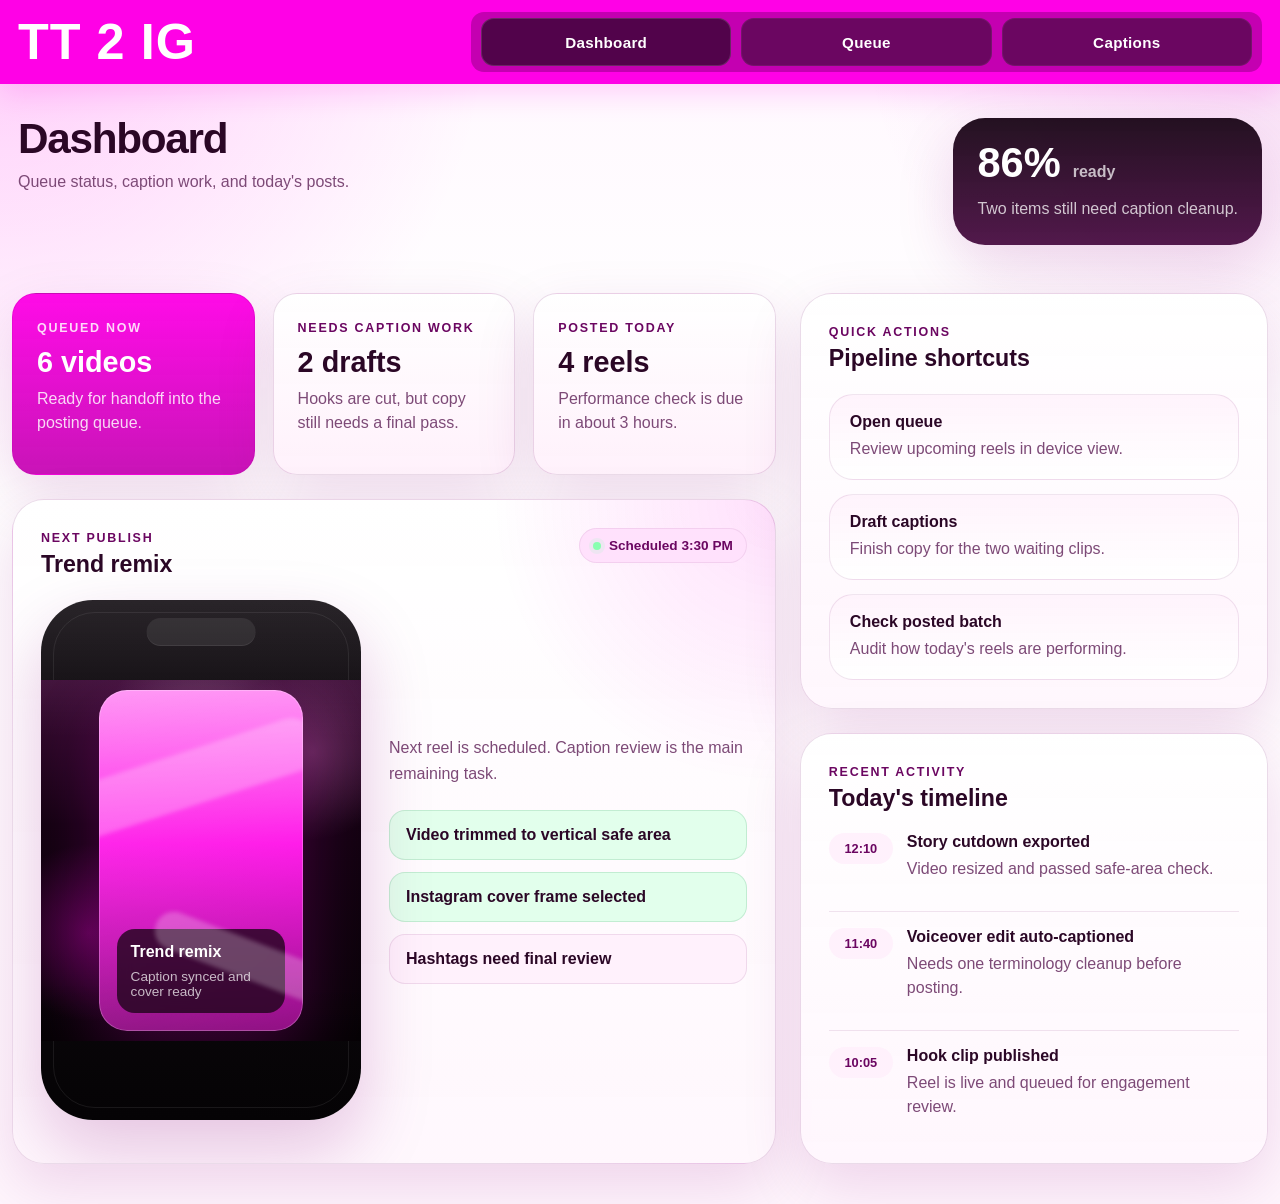
==== src/www/index.html @ 6dcf692f "u can post vids now type shi" ====
<!DOCTYPE html>
<html lang="en">
<head>
  <meta charset="UTF-8" />
  <meta name="viewport" content="width=device-width, initial-scale=1.0" />
  <title>TT 2 IG Dashboard</title>
  <link rel="stylesheet" href="./styles/shared.css" />
  <link rel="stylesheet" href="./styles/dashboard.css" />
</head>
<body>
  <div class="page-shell">
    <header class="topbar">
      <h1 class="brand">TT 2 IG</h1>

      <nav class="nav-strip" aria-label="Primary">
        <a class="nav-button" href="./index.html" aria-current="page" aria-label="Dashboard">Dashboard</a>
        <a class="nav-button" href="./queue.html" aria-label="Queue">Queue</a>
        <a class="nav-button" href="./captions.html" aria-label="Captions">Captions</a>
      </nav>
    </header>

    <main class="content dashboard-content">
      <section class="hero dashboard-hero" aria-label="Dashboard summary">
        <div class="hero-copy">
          <h2>Dashboard</h2>
          <p>Queue status, caption work, and today&apos;s posts.</p>
        </div>

        <div class="hero-panel" aria-label="Publishing health">
          <div class="hero-panel__metric">
            <strong>86%</strong>
            <span>ready</span>
          </div>
          <p>Two items still need caption cleanup.</p>
        </div>
      </section>

      <section class="dashboard-grid" aria-label="Dashboard overview">
        <section class="stack">
          <div class="overview-band">
            <article class="metric-card metric-card--bright">
              <span class="metric-label">Queued now</span>
              <strong>6 videos</strong>
              <p>Ready for handoff into the posting queue.</p>
            </article>

            <article class="metric-card">
              <span class="metric-label">Needs caption work</span>
              <strong>2 drafts</strong>
              <p>Hooks are cut, but copy still needs a final pass.</p>
            </article>

            <article class="metric-card">
              <span class="metric-label">Posted today</span>
              <strong>4 reels</strong>
              <p>Performance check is due in about 3 hours.</p>
            </article>
          </div>

          <article class="panel panel--spotlight">
            <div class="panel-heading">
              <div>
                <span class="eyebrow">Next publish</span>
                <h3>Trend remix</h3>
              </div>
              <div class="status-pill"><span class="pill-dot"></span> Scheduled 3:30 PM</div>
            </div>

            <div class="spotlight-layout">
              <div class="spotlight-phone" aria-hidden="true">
                <div class="phone-top"></div>
                <div class="video-frame">
                  <div class="video-poster">
                    <div class="poster-art">
                      <div class="poster-label">
                        <strong>Trend remix</strong>
                        <span>Caption synced and cover ready</span>
                      </div>
                    </div>
                  </div>
                </div>
              </div>

              <div class="spotlight-copy">
                <p>Next reel is scheduled. Caption review is the main remaining task.</p>

                <div class="checklist" aria-label="Publish checklist">
                  <div class="checklist-item is-done">Video trimmed to vertical safe area</div>
                  <div class="checklist-item is-done">Instagram cover frame selected</div>
                  <div class="checklist-item">Hashtags need final review</div>
                </div>
              </div>
            </div>
          </article>
        </section>

        <aside class="stack stack--rail">
          <article class="panel">
            <div class="panel-heading">
              <div>
                <span class="eyebrow">Quick actions</span>
                <h3>Pipeline shortcuts</h3>
              </div>
            </div>

            <div class="action-list">
              <a class="action-card" href="./queue.html">
                <strong>Open queue</strong>
                <span>Review upcoming reels in device view.</span>
              </a>
              <a class="action-card" href="./captions.html">
                <strong>Draft captions</strong>
                <span>Finish copy for the two waiting clips.</span>
              </a>
              <a class="action-card" href="./queue.html">
                <strong>Check posted batch</strong>
                <span>Audit how today&apos;s reels are performing.</span>
              </a>
            </div>
          </article>

          <article class="panel">
            <div class="panel-heading">
              <div>
                <span class="eyebrow">Recent activity</span>
                <h3>Today&apos;s timeline</h3>
              </div>
            </div>

            <div class="timeline">
              <div class="timeline-item">
                <span class="timeline-time">12:10</span>
                <div>
                  <strong>Story cutdown exported</strong>
                  <p>Video resized and passed safe-area check.</p>
                </div>
              </div>
              <div class="timeline-item">
                <span class="timeline-time">11:40</span>
                <div>
                  <strong>Voiceover edit auto-captioned</strong>
                  <p>Needs one terminology cleanup before posting.</p>
                </div>
              </div>
              <div class="timeline-item">
                <span class="timeline-time">10:05</span>
                <div>
                  <strong>Hook clip published</strong>
                  <p>Reel is live and queued for engagement review.</p>
                </div>
              </div>
            </div>
          </article>
        </aside>
      </section>
    </main>
  </div>
</body>
</html>
---- src/www/styles/shared.css ----
:root {
  --page-bg: #fff8fe;
  --surface: #ffffff;
  --surface-strong: #160313;
  --surface-tint: #fff1fc;
  --text: #2b0726;
  --muted: #7d4a77;
  --primary: #ff01e6;
  --primary-deep: #c400b1;
  --primary-dark: #6b0661;
  --primary-soft: #ffd7fb;
  --border: rgba(107, 6, 97, 0.14);
  --border-strong: rgba(107, 6, 97, 0.24);
  --shadow: 0 22px 60px rgba(137, 7, 123, 0.14);
  --radius-xl: 32px;
  --radius-lg: 24px;
  --radius-md: 16px;
  --max-width: 1440px;
}

* {
  box-sizing: border-box;
}

html {
  color-scheme: light;
}

body {
  margin: 0;
  min-height: 100vh;
  font-family: "Segoe UI", "Helvetica Neue", Arial, sans-serif;
  color: var(--text);
  background:
    radial-gradient(circle at top left, rgba(255, 1, 230, 0.18), transparent 28%),
    radial-gradient(circle at top right, rgba(196, 0, 177, 0.12), transparent 24%),
    linear-gradient(180deg, #fff7fe 0%, #fff 32%, #fff6fd 100%);
}

a {
  color: inherit;
  text-decoration: none;
}

.page-shell {
  width: min(100%, var(--max-width));
  margin: 0 auto;
  padding-bottom: 40px;
}

.topbar {
  position: sticky;
  top: 0;
  z-index: 10;
  display: flex;
  align-items: center;
  justify-content: space-between;
  gap: 20px;
  min-height: 70px;
  padding: 12px 18px;
  background: var(--primary);
  box-shadow: 0 10px 30px rgba(255, 1, 230, 0.16);
}

.brand {
  margin: 0;
  font-size: clamp(2rem, 3vw + 0.75rem, 4rem);
  font-weight: 800;
  letter-spacing: 0.02em;
  line-height: 1;
  color: #fff;
  white-space: nowrap;
}

.nav-strip {
  display: flex;
  flex-wrap: wrap;
  gap: 10px;
  width: min(100%, 791px);
  padding: 6px 10px;
  background: var(--primary-deep);
  border-radius: 13px;
}

.nav-button {
  flex: 1 1 180px;
  display: inline-flex;
  align-items: center;
  justify-content: center;
  min-height: 48px;
  padding: 14px 18px;
  border: 0;
  border-radius: 13px;
  background: var(--primary-dark);
  color: #fff;
  font-size: 0.95rem;
  font-weight: 700;
  letter-spacing: 0.02em;
  transition: transform 180ms ease, background-color 180ms ease, box-shadow 180ms ease;
  box-shadow: inset 0 0 0 1px rgba(255, 255, 255, 0.06);
}

.nav-button:hover,
.nav-button:focus-visible {
  transform: translateY(-1px);
  background: #52034b;
  box-shadow: 0 12px 25px rgba(56, 2, 50, 0.24);
  outline: none;
}

.nav-button[aria-current="page"] {
  background: #52034b;
  box-shadow: inset 0 0 0 1px rgba(255, 255, 255, 0.14);
}

.content {
  padding: 26px 12px 0;
}

.hero {
  display: flex;
  align-items: end;
  justify-content: space-between;
  gap: 20px;
  margin-bottom: 22px;
  padding: 8px 6px 0;
}

.hero-copy h2 {
  margin: 0;
  font-size: clamp(1.8rem, 1.8vw + 1.2rem, 3rem);
  line-height: 1;
  letter-spacing: -0.03em;
}

.hero-copy p {
  margin: 10px 0 0;
  max-width: 48ch;
  color: var(--muted);
  font-size: 1rem;
  line-height: 1.5;
}

.pill,
.status-pill {
  display: inline-flex;
  align-items: center;
  gap: 8px;
  padding: 10px 14px;
  border-radius: 999px;
  font-size: 0.85rem;
  font-weight: 700;
  background: rgba(255, 255, 255, 0.1);
  backdrop-filter: blur(10px);
  box-shadow: inset 0 0 0 1px rgba(255, 255, 255, 0.08);
}

.pill-dot {
  width: 8px;
  height: 8px;
  border-radius: 999px;
  background: #89ffb0;
  box-shadow: 0 0 0 4px rgba(137, 255, 176, 0.14);
}

.phone-top {
  position: absolute;
  top: 18px;
  left: 50%;
  width: 34%;
  height: 28px;
  transform: translateX(-50%);
  border-radius: 999px;
  background: rgba(255, 255, 255, 0.08);
  box-shadow: inset 0 -1px 0 rgba(255, 255, 255, 0.08);
}

.video-frame {
  position: absolute;
  inset: 80px 0 79px;
  overflow: hidden;
  background:
    radial-gradient(circle at 50% 15%, rgba(255, 255, 255, 0.2), transparent 28%),
    linear-gradient(180deg, #3c0c36 0%, #130211 40%, #070306 100%);
}

.video-frame::before {
  content: "";
  position: absolute;
  inset: 0;
  background:
    linear-gradient(180deg, rgba(255, 255, 255, 0.04), transparent 16% 84%, rgba(0, 0, 0, 0.34)),
    radial-gradient(circle at 15% 70%, rgba(255, 1, 230, 0.28), transparent 24%),
    radial-gradient(circle at 85% 20%, rgba(255, 143, 230, 0.24), transparent 22%);
}

.video-poster {
  position: absolute;
  inset: 0;
  display: grid;
  place-items: center;
  padding: 32px;
}

.poster-art {
  width: min(80%, 250px);
  aspect-ratio: 3 / 5;
  border-radius: 28px;
  background:
    linear-gradient(160deg, rgba(255, 255, 255, 0.22), rgba(255, 255, 255, 0.02)),
    linear-gradient(180deg, #ff7bf2 0%, #ff01e6 45%, #8e0b81 100%);
  box-shadow:
    0 24px 70px rgba(255, 1, 230, 0.22),
    inset 0 0 0 1px rgba(255, 255, 255, 0.25);
  position: relative;
  overflow: hidden;
}

.poster-art::before,
.poster-art::after {
  content: "";
  position: absolute;
  border-radius: 999px;
  background: rgba(255, 255, 255, 0.24);
  filter: blur(2px);
}

.poster-art::before {
  width: 130%;
  height: 54px;
  left: -20%;
  top: 18%;
  transform: rotate(-18deg);
}

.poster-art::after {
  width: 90%;
  height: 38px;
  right: -15%;
  bottom: 16%;
  transform: rotate(21deg);
}

.poster-label {
  position: absolute;
  left: 18px;
  right: 18px;
  bottom: 18px;
  display: grid;
  gap: 8px;
  padding: 14px;
  border-radius: 18px;
  background: rgba(26, 5, 23, 0.78);
  color: #fff;
  backdrop-filter: blur(8px);
}

.poster-label strong {
  font-size: 1rem;
  line-height: 1.1;
}

.poster-label span {
  font-size: 0.85rem;
  color: rgba(255, 255, 255, 0.72);
}

.panel {
  border-radius: var(--radius-xl);
  background: linear-gradient(180deg, rgba(255, 255, 255, 0.96), rgba(255, 246, 253, 0.92));
  box-shadow: var(--shadow);
  border: 1px solid var(--border);
}

.panel-heading {
  display: flex;
  align-items: start;
  justify-content: space-between;
  gap: 16px;
}

.panel-heading h3 {
  margin: 6px 0 0;
  font-size: 1.45rem;
  line-height: 1.1;
}

.eyebrow,
.hero-kicker,
.metric-label {
  display: inline-block;
  color: var(--primary-dark);
  font-size: 0.78rem;
  font-weight: 800;
  letter-spacing: 0.14em;
  text-transform: uppercase;
}

@media (max-width: 860px) {
  .topbar {
    position: static;
    align-items: stretch;
    flex-direction: column;
  }

  .brand {
    align-self: flex-start;
  }

  .hero {
    align-items: flex-start;
    flex-direction: column;
  }
}

@media (max-width: 540px) {
  .content {
    padding-inline: 10px;
  }

  .nav-strip {
    width: 100%;
  }

  .nav-button {
    flex-basis: 100%;
  }
}
---- src/www/styles/dashboard.css ----
.dashboard-content {
  display: grid;
  gap: 26px;
}

.dashboard-hero {
  align-items: stretch;
}

.dashboard-hero .hero-copy h2 {
  max-width: 12ch;
}

.hero-panel {
  max-width: 420px;
  padding: 24px;
  border-radius: var(--radius-xl);
  background:
    linear-gradient(180deg, rgba(22, 3, 19, 0.94), rgba(67, 5, 60, 0.92)),
    linear-gradient(180deg, rgba(255, 255, 255, 0.08), transparent);
  color: #fff;
  box-shadow: var(--shadow);
}

.hero-panel__metric {
  display: flex;
  align-items: baseline;
  gap: 12px;
}

.hero-panel__metric strong {
  font-size: clamp(2.6rem, 3vw, 4rem);
  line-height: 1;
}

.hero-panel__metric span {
  color: rgba(255, 255, 255, 0.72);
  font-weight: 700;
}

.hero-panel p {
  margin: 12px 0 0;
  color: rgba(255, 255, 255, 0.76);
  line-height: 1.6;
}

.dashboard-grid {
  display: grid;
  grid-template-columns: minmax(0, 1.55fr) minmax(320px, 0.95fr);
  gap: 24px;
}

.stack {
  display: grid;
  gap: 24px;
}

.overview-band {
  display: grid;
  grid-template-columns: repeat(3, minmax(0, 1fr));
  gap: 18px;
}

.metric-card {
  padding: 24px;
  border-radius: var(--radius-lg);
  background: linear-gradient(180deg, rgba(255, 255, 255, 0.94), rgba(255, 240, 251, 0.92));
  box-shadow: var(--shadow);
  border: 1px solid var(--border);
}

.metric-card--bright {
  background:
    linear-gradient(180deg, rgba(255, 1, 230, 0.96), rgba(196, 0, 177, 0.92)),
    linear-gradient(180deg, rgba(255, 255, 255, 0.08), transparent);
  border-color: rgba(196, 0, 177, 0.28);
  color: #fff;
}

.metric-card strong {
  display: block;
  margin-top: 12px;
  font-size: clamp(1.8rem, 2vw, 2.6rem);
  line-height: 1;
}

.metric-card p {
  margin: 10px 0 0;
  color: var(--muted);
  line-height: 1.5;
}

.metric-card--bright .metric-label,
.metric-card--bright p {
  color: rgba(255, 255, 255, 0.84);
}

.panel {
  padding: 28px;
}

.panel--spotlight {
  overflow: hidden;
  background:
    radial-gradient(circle at top right, rgba(255, 1, 230, 0.12), transparent 28%),
    linear-gradient(180deg, rgba(255, 255, 255, 0.98), rgba(255, 247, 253, 0.96));
}

.status-pill {
  background: color-mix(in srgb, var(--primary-soft) 74%, white);
  color: var(--primary-dark);
  box-shadow: inset 0 0 0 1px rgba(107, 6, 97, 0.08);
}

.spotlight-layout {
  display: grid;
  grid-template-columns: minmax(240px, 320px) minmax(0, 1fr);
  gap: 28px;
  align-items: center;
  margin-top: 22px;
}

.spotlight-phone {
  position: relative;
  min-height: 520px;
  border-radius: 52px;
  overflow: hidden;
  background:
    linear-gradient(180deg, rgba(255, 255, 255, 0.08), transparent 20%),
    linear-gradient(180deg, #171217 0%, #050305 100%);
  box-shadow: 0 30px 70px rgba(137, 7, 123, 0.22);
}

.spotlight-phone::before {
  content: "";
  position: absolute;
  inset: 12px;
  border-radius: 42px;
  border: 1px solid rgba(255, 255, 255, 0.08);
  pointer-events: none;
}

.spotlight-copy p {
  margin: 0;
  max-width: 44ch;
  color: var(--muted);
  line-height: 1.6;
}

.checklist {
  display: grid;
  gap: 12px;
  margin-top: 24px;
}

.checklist-item {
  padding: 15px 16px;
  border-radius: var(--radius-md);
  background: var(--surface-tint);
  border: 1px solid rgba(107, 6, 97, 0.1);
  font-weight: 600;
}

.checklist-item.is-done {
  background: color-mix(in srgb, #d5ffe3 68%, white);
  border-color: rgba(64, 166, 104, 0.2);
}

.action-list,
.timeline {
  display: grid;
  gap: 14px;
  margin-top: 22px;
}

.action-card {
  display: grid;
  gap: 6px;
  padding: 18px 20px;
  border-radius: var(--radius-lg);
  background: linear-gradient(180deg, rgba(255, 243, 252, 0.96), rgba(255, 255, 255, 0.92));
  border: 1px solid rgba(107, 6, 97, 0.1);
  transition: transform 180ms ease, border-color 180ms ease, box-shadow 180ms ease;
}

.action-card:hover,
.action-card:focus-visible {
  transform: translateY(-2px);
  border-color: rgba(196, 0, 177, 0.24);
  box-shadow: 0 18px 30px rgba(137, 7, 123, 0.12);
  outline: none;
}

.action-card strong,
.timeline-item strong {
  font-size: 1rem;
}

.action-card span,
.timeline-item p {
  color: var(--muted);
  line-height: 1.5;
}

.timeline-item {
  display: grid;
  grid-template-columns: 64px minmax(0, 1fr);
  gap: 14px;
  align-items: start;
  padding: 16px 0;
  border-top: 1px solid rgba(107, 6, 97, 0.1);
}

.timeline-item:first-child {
  padding-top: 0;
  border-top: 0;
}

.timeline-item p {
  margin: 6px 0 0;
}

.timeline-time {
  display: inline-flex;
  justify-content: center;
  padding: 8px 10px;
  border-radius: 999px;
  background: var(--surface-tint);
  color: var(--primary-dark);
  font-size: 0.8rem;
  font-weight: 800;
}

@media (max-width: 1180px) {
  .dashboard-grid {
    grid-template-columns: 1fr;
  }

  .stack--rail {
    grid-template-columns: repeat(2, minmax(0, 1fr));
  }
}

@media (max-width: 920px) {
  .overview-band {
    grid-template-columns: 1fr;
  }

  .spotlight-layout {
    grid-template-columns: 1fr;
  }

  .spotlight-phone {
    min-height: 460px;
  }
}

@media (max-width: 860px) {
  .dashboard-hero .hero-copy h2 {
    max-width: none;
  }

  .hero-panel {
    max-width: none;
    width: 100%;
  }
}

@media (max-width: 680px) {
  .stack--rail {
    grid-template-columns: 1fr;
  }

  .panel {
    padding: 22px;
  }

  .timeline-item {
    grid-template-columns: 1fr;
  }
}
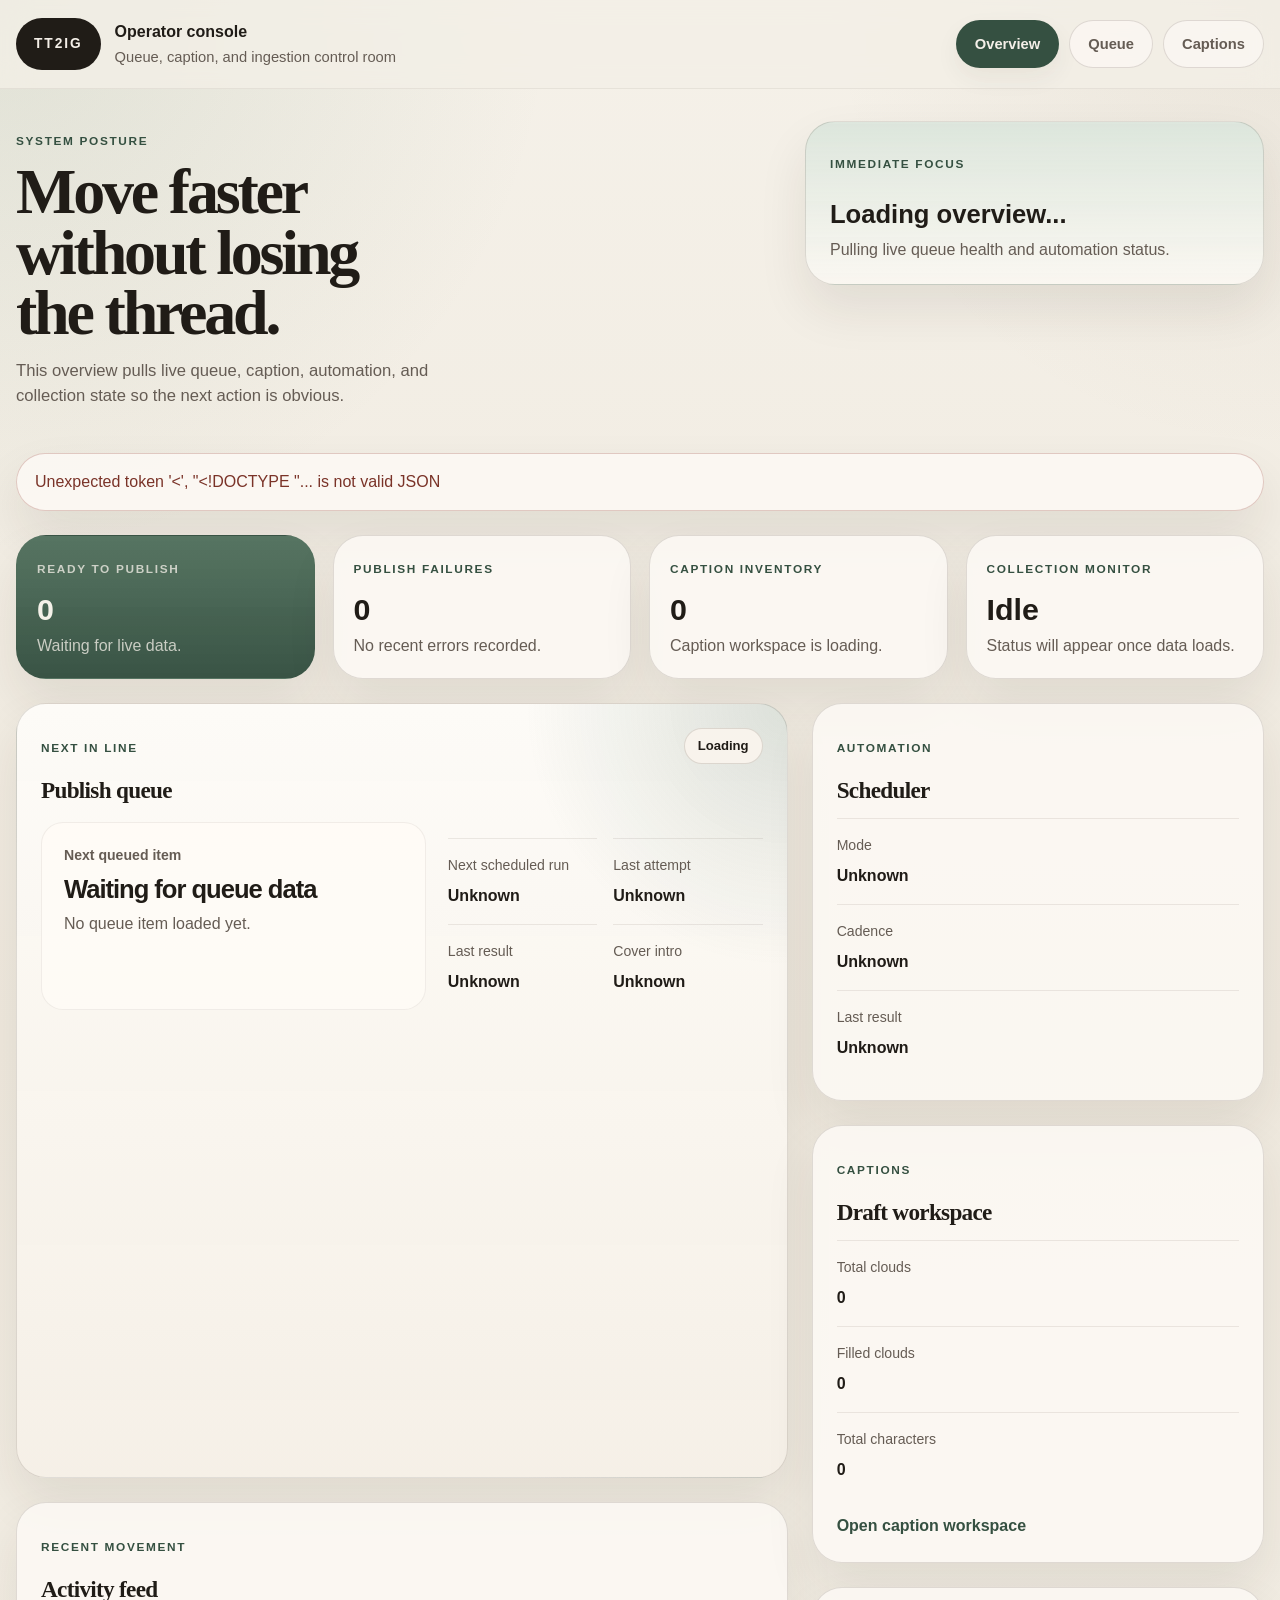
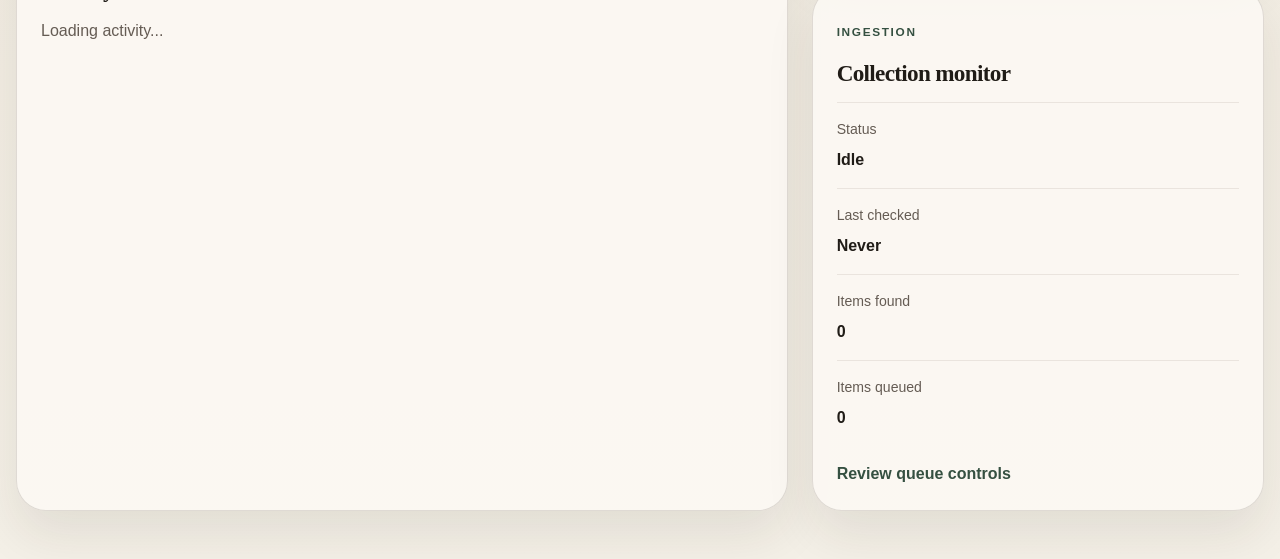
==== commit 8f2741fb: "Redesign TT2IG operator console" ====
--- a/src/www/index.html
+++ b/src/www/index.html
@@ -3,157 +3,219 @@
 <head>
   <meta charset="UTF-8" />
   <meta name="viewport" content="width=device-width, initial-scale=1.0" />
-  <title>TT 2 IG Dashboard</title>
+  <title>TT2IG Overview</title>
+  <meta
+    name="description"
+    content="Operational overview for TT2IG queue health, automation cadence, caption inventory, and collection monitor status."
+  />
   <link rel="stylesheet" href="./styles/shared.css" />
   <link rel="stylesheet" href="./styles/dashboard.css" />
 </head>
 <body>
-  <div class="page-shell">
-    <header class="topbar">
-      <h1 class="brand">TT 2 IG</h1>
-
-      <nav class="nav-strip" aria-label="Primary">
-        <a class="nav-button" href="./index.html" aria-current="page" aria-label="Dashboard">Dashboard</a>
-        <a class="nav-button" href="./queue.html" aria-label="Queue">Queue</a>
-        <a class="nav-button" href="./captions.html" aria-label="Captions">Captions</a>
-      </nav>
+  <a class="skip-link" href="#main-content">Skip to content</a>
+
+  <div class="app-shell">
+    <header class="site-header">
+      <div class="site-header__inner">
+        <a class="brand-lockup" href="./index.html" aria-label="TT2IG overview">
+          <span class="brand-lockup__mark">TT2IG</span>
+          <span class="brand-lockup__text">
+            <strong>Operator console</strong>
+            <span>Queue, caption, and ingestion control room</span>
+          </span>
+        </a>
+
+        <nav class="nav-strip" aria-label="Primary">
+          <a class="nav-button" href="./index.html" aria-current="page">Overview</a>
+          <a class="nav-button" href="./queue.html">Queue</a>
+          <a class="nav-button" href="./captions.html">Captions</a>
+        </nav>
+      </div>
     </header>
 
-    <main class="content dashboard-content">
-      <section class="hero dashboard-hero" aria-label="Dashboard summary">
-        <div class="hero-copy">
-          <h2>Dashboard</h2>
-          <p>Queue status, caption work, and today&apos;s posts.</p>
+    <main id="main-content" class="page-shell page-shell--dashboard">
+      <section class="page-hero page-hero--overview">
+        <div class="page-hero__intro">
+          <p class="eyebrow">System posture</p>
+          <h1>Move faster without losing the thread.</h1>
+          <p class="page-hero__body">
+            This overview pulls live queue, caption, automation, and collection state so the next action is obvious.
+          </p>
         </div>
 
-        <div class="hero-panel" aria-label="Publishing health">
-          <div class="hero-panel__metric">
-            <strong>86%</strong>
-            <span>ready</span>
-          </div>
-          <p>Two items still need caption cleanup.</p>
+        <div class="hero-callout" aria-live="polite">
+          <p class="hero-callout__label">Immediate focus</p>
+          <strong id="overview-focus-title">Loading overview...</strong>
+          <p id="overview-focus-copy">Pulling live queue health and automation status.</p>
         </div>
       </section>
 
-      <section class="dashboard-grid" aria-label="Dashboard overview">
-        <section class="stack">
-          <div class="overview-band">
-            <article class="metric-card metric-card--bright">
-              <span class="metric-label">Queued now</span>
-              <strong>6 videos</strong>
-              <p>Ready for handoff into the posting queue.</p>
-            </article>
-
-            <article class="metric-card">
-              <span class="metric-label">Needs caption work</span>
-              <strong>2 drafts</strong>
-              <p>Hooks are cut, but copy still needs a final pass.</p>
-            </article>
-
-            <article class="metric-card">
-              <span class="metric-label">Posted today</span>
-              <strong>4 reels</strong>
-              <p>Performance check is due in about 3 hours.</p>
-            </article>
-          </div>
-
-          <article class="panel panel--spotlight">
-            <div class="panel-heading">
-              <div>
-                <span class="eyebrow">Next publish</span>
-                <h3>Trend remix</h3>
-              </div>
-              <div class="status-pill"><span class="pill-dot"></span> Scheduled 3:30 PM</div>
-            </div>
-
-            <div class="spotlight-layout">
-              <div class="spotlight-phone" aria-hidden="true">
-                <div class="phone-top"></div>
-                <div class="video-frame">
-                  <div class="video-poster">
-                    <div class="poster-art">
-                      <div class="poster-label">
-                        <strong>Trend remix</strong>
-                        <span>Caption synced and cover ready</span>
-                      </div>
-                    </div>
-                  </div>
-                </div>
-              </div>
-
-              <div class="spotlight-copy">
-                <p>Next reel is scheduled. Caption review is the main remaining task.</p>
-
-                <div class="checklist" aria-label="Publish checklist">
-                  <div class="checklist-item is-done">Video trimmed to vertical safe area</div>
-                  <div class="checklist-item is-done">Instagram cover frame selected</div>
-                  <div class="checklist-item">Hashtags need final review</div>
-                </div>
-              </div>
+      <p id="dashboard-feedback" class="feedback-banner" hidden></p>
+
+      <section class="summary-strip" aria-label="Overview metrics">
+        <article class="summary-card summary-card--accent">
+          <span class="summary-card__label">Ready to publish</span>
+          <strong id="metric-queued">0</strong>
+          <p id="metric-queued-copy">Waiting for live data.</p>
+        </article>
+
+        <article class="summary-card">
+          <span class="summary-card__label">Publish failures</span>
+          <strong id="metric-failed">0</strong>
+          <p id="metric-failed-copy">No recent errors recorded.</p>
+        </article>
+
+        <article class="summary-card">
+          <span class="summary-card__label">Caption inventory</span>
+          <strong id="metric-captions">0</strong>
+          <p id="metric-captions-copy">Caption workspace is loading.</p>
+        </article>
+
+        <article class="summary-card">
+          <span class="summary-card__label">Collection monitor</span>
+          <strong id="metric-monitor">Idle</strong>
+          <p id="metric-monitor-copy">Status will appear once data loads.</p>
+        </article>
+      </section>
+
+      <section class="dashboard-layout" aria-label="Operational overview">
+        <section class="dashboard-column">
+          <article class="panel panel--priority">
+            <div class="panel-heading">
+              <div>
+                <p class="eyebrow">Next in line</p>
+                <h2>Publish queue</h2>
+              </div>
+              <span id="priority-status" class="status-badge">Loading</span>
+            </div>
+
+            <div class="priority-grid">
+              <div class="priority-block">
+                <span class="priority-block__label">Next queued item</span>
+                <strong id="next-item-title">Waiting for queue data</strong>
+                <p id="next-item-meta">No queue item loaded yet.</p>
+              </div>
+
+              <dl class="definition-grid">
+                <div>
+                  <dt>Next scheduled run</dt>
+                  <dd id="auto-next-run">Unknown</dd>
+                </div>
+                <div>
+                  <dt>Last attempt</dt>
+                  <dd id="auto-last-attempt">Unknown</dd>
+                </div>
+                <div>
+                  <dt>Last result</dt>
+                  <dd id="auto-last-result">Unknown</dd>
+                </div>
+                <div>
+                  <dt>Cover intro</dt>
+                  <dd id="auto-cover-intro">Unknown</dd>
+                </div>
+              </dl>
+            </div>
+          </article>
+
+          <article class="panel">
+            <div class="panel-heading">
+              <div>
+                <p class="eyebrow">Recent movement</p>
+                <h2>Activity feed</h2>
+              </div>
+            </div>
+
+            <div id="activity-list" class="activity-list" aria-live="polite">
+              <p class="empty-note">Loading activity...</p>
             </div>
           </article>
         </section>
 
-        <aside class="stack stack--rail">
-          <article class="panel">
-            <div class="panel-heading">
-              <div>
-                <span class="eyebrow">Quick actions</span>
-                <h3>Pipeline shortcuts</h3>
-              </div>
-            </div>
-
-            <div class="action-list">
-              <a class="action-card" href="./queue.html">
-                <strong>Open queue</strong>
-                <span>Review upcoming reels in device view.</span>
-              </a>
-              <a class="action-card" href="./captions.html">
-                <strong>Draft captions</strong>
-                <span>Finish copy for the two waiting clips.</span>
-              </a>
-              <a class="action-card" href="./queue.html">
-                <strong>Check posted batch</strong>
-                <span>Audit how today&apos;s reels are performing.</span>
-              </a>
-            </div>
-          </article>
-
-          <article class="panel">
-            <div class="panel-heading">
-              <div>
-                <span class="eyebrow">Recent activity</span>
-                <h3>Today&apos;s timeline</h3>
-              </div>
-            </div>
-
-            <div class="timeline">
-              <div class="timeline-item">
-                <span class="timeline-time">12:10</span>
-                <div>
-                  <strong>Story cutdown exported</strong>
-                  <p>Video resized and passed safe-area check.</p>
-                </div>
-              </div>
-              <div class="timeline-item">
-                <span class="timeline-time">11:40</span>
-                <div>
-                  <strong>Voiceover edit auto-captioned</strong>
-                  <p>Needs one terminology cleanup before posting.</p>
-                </div>
-              </div>
-              <div class="timeline-item">
-                <span class="timeline-time">10:05</span>
-                <div>
-                  <strong>Hook clip published</strong>
-                  <p>Reel is live and queued for engagement review.</p>
-                </div>
-              </div>
-            </div>
+        <aside class="dashboard-rail">
+          <article class="panel">
+            <div class="panel-heading">
+              <div>
+                <p class="eyebrow">Automation</p>
+                <h2>Scheduler</h2>
+              </div>
+            </div>
+
+            <dl class="definition-grid definition-grid--stacked">
+              <div>
+                <dt>Mode</dt>
+                <dd id="automation-mode">Unknown</dd>
+              </div>
+              <div>
+                <dt>Cadence</dt>
+                <dd id="automation-cadence">Unknown</dd>
+              </div>
+              <div>
+                <dt>Last result</dt>
+                <dd id="automation-last-result">Unknown</dd>
+              </div>
+            </dl>
+          </article>
+
+          <article class="panel">
+            <div class="panel-heading">
+              <div>
+                <p class="eyebrow">Captions</p>
+                <h2>Draft workspace</h2>
+              </div>
+            </div>
+
+            <dl class="definition-grid definition-grid--stacked">
+              <div>
+                <dt>Total clouds</dt>
+                <dd id="captions-total">0</dd>
+              </div>
+              <div>
+                <dt>Filled clouds</dt>
+                <dd id="captions-filled">0</dd>
+              </div>
+              <div>
+                <dt>Total characters</dt>
+                <dd id="captions-characters">0</dd>
+              </div>
+            </dl>
+
+            <a class="text-link" href="./captions.html">Open caption workspace</a>
+          </article>
+
+          <article class="panel">
+            <div class="panel-heading">
+              <div>
+                <p class="eyebrow">Ingestion</p>
+                <h2>Collection monitor</h2>
+              </div>
+            </div>
+
+            <dl class="definition-grid definition-grid--stacked">
+              <div>
+                <dt>Status</dt>
+                <dd id="monitor-status">Idle</dd>
+              </div>
+              <div>
+                <dt>Last checked</dt>
+                <dd id="monitor-last-checked">Never</dd>
+              </div>
+              <div>
+                <dt>Items found</dt>
+                <dd id="monitor-items-found">0</dd>
+              </div>
+              <div>
+                <dt>Items queued</dt>
+                <dd id="monitor-items-queued">0</dd>
+              </div>
+            </dl>
+
+            <a class="text-link" href="./queue.html">Review queue controls</a>
           </article>
         </aside>
       </section>
     </main>
   </div>
+
+  <script src="./scripts/dashboard.js"></script>
 </body>
 </html>
--- a/src/www/styles/shared.css
+++ b/src/www/styles/shared.css
@@ -1,21 +1,26 @@
 :root {
-  --page-bg: #fff8fe;
-  --surface: #ffffff;
-  --surface-strong: #160313;
-  --surface-tint: #fff1fc;
-  --text: #2b0726;
-  --muted: #7d4a77;
-  --primary: #ff01e6;
-  --primary-deep: #c400b1;
-  --primary-dark: #6b0661;
-  --primary-soft: #ffd7fb;
-  --border: rgba(107, 6, 97, 0.14);
-  --border-strong: rgba(107, 6, 97, 0.24);
-  --shadow: 0 22px 60px rgba(137, 7, 123, 0.14);
-  --radius-xl: 32px;
-  --radius-lg: 24px;
+  --page-bg: #f3efe7;
+  --page-ink: #201c17;
+  --page-ink-soft: #655c54;
+  --surface: rgba(252, 249, 244, 0.88);
+  --surface-strong: #f8f3ec;
+  --surface-muted: #ece5da;
+  --surface-accent: #d8e0cf;
+  --line: rgba(76, 64, 53, 0.16);
+  --line-strong: rgba(76, 64, 53, 0.28);
+  --accent: #496a56;
+  --accent-strong: #355041;
+  --accent-soft: #d5e2d7;
+  --danger: #9b4c40;
+  --warning: #956d29;
+  --success: #446e4f;
+  --shadow-lg: 0 24px 50px rgba(47, 35, 24, 0.09);
+  --shadow-sm: 0 10px 24px rgba(47, 35, 24, 0.06);
+  --radius-xl: 30px;
+  --radius-lg: 22px;
   --radius-md: 16px;
-  --max-width: 1440px;
+  --radius-sm: 12px;
+  --max-width: 1380px;
 }
 
 * {
@@ -29,12 +34,19 @@
 body {
   margin: 0;
   min-height: 100vh;
-  font-family: "Segoe UI", "Helvetica Neue", Arial, sans-serif;
-  color: var(--text);
+  color: var(--page-ink);
+  font: 500 16px/1.5 "Segoe UI", "Helvetica Neue", Arial, sans-serif;
   background:
-    radial-gradient(circle at top left, rgba(255, 1, 230, 0.18), transparent 28%),
-    radial-gradient(circle at top right, rgba(196, 0, 177, 0.12), transparent 24%),
-    linear-gradient(180deg, #fff7fe 0%, #fff 32%, #fff6fd 100%);
+    radial-gradient(circle at top left, rgba(117, 146, 116, 0.16), transparent 22%),
+    radial-gradient(circle at top right, rgba(120, 98, 65, 0.08), transparent 18%),
+    linear-gradient(180deg, #f5f1e9 0%, #efe9de 48%, #f4f0e7 100%);
+}
+
+h1,
+h2,
+h3,
+h4 {
+  font-family: "Iowan Old Style", "Palatino Linotype", "Book Antiqua", Georgia, serif;
 }
 
 a {
@@ -42,234 +54,265 @@
   text-decoration: none;
 }
 
-.page-shell {
-  width: min(100%, var(--max-width));
-  margin: 0 auto;
-  padding-bottom: 40px;
-}
-
-.topbar {
+button,
+input,
+textarea {
+  font: inherit;
+}
+
+.skip-link {
+  position: absolute;
+  left: 16px;
+  top: -48px;
+  z-index: 100;
+  padding: 12px 14px;
+  border-radius: var(--radius-sm);
+  background: var(--accent-strong);
+  color: #f6f2eb;
+}
+
+.skip-link:focus {
+  top: 16px;
+}
+
+.app-shell {
+  min-height: 100vh;
+}
+
+.site-header {
   position: sticky;
   top: 0;
-  z-index: 10;
+  z-index: 20;
+  backdrop-filter: blur(14px);
+  background: rgba(243, 239, 231, 0.8);
+  border-bottom: 1px solid rgba(76, 64, 53, 0.08);
+}
+
+.site-header__inner,
+.page-shell {
+  width: min(calc(100% - 32px), var(--max-width));
+  margin: 0 auto;
+}
+
+.site-header__inner {
   display: flex;
   align-items: center;
   justify-content: space-between;
-  gap: 20px;
-  min-height: 70px;
-  padding: 12px 18px;
-  background: var(--primary);
-  box-shadow: 0 10px 30px rgba(255, 1, 230, 0.16);
-}
-
-.brand {
-  margin: 0;
-  font-size: clamp(2rem, 3vw + 0.75rem, 4rem);
+  gap: 24px;
+  padding: 18px 0;
+}
+
+.brand-lockup {
+  display: inline-flex;
+  align-items: center;
+  gap: 14px;
+  min-width: 0;
+}
+
+.brand-lockup__mark {
+  display: inline-flex;
+  align-items: center;
+  justify-content: center;
+  min-width: 82px;
+  min-height: 52px;
+  padding: 0 18px;
+  border-radius: 999px;
+  background: var(--page-ink);
+  color: #f4efe8;
+  font-size: 0.86rem;
   font-weight: 800;
-  letter-spacing: 0.02em;
-  line-height: 1;
-  color: #fff;
-  white-space: nowrap;
+  letter-spacing: 0.14em;
+  text-transform: uppercase;
+}
+
+.brand-lockup__text {
+  display: grid;
+  gap: 2px;
+  min-width: 0;
+}
+
+.brand-lockup__text strong {
+  font-size: 1rem;
+  font-weight: 800;
+}
+
+.brand-lockup__text span {
+  color: var(--page-ink-soft);
+  font-size: 0.92rem;
 }
 
 .nav-strip {
-  display: flex;
+  display: inline-flex;
   flex-wrap: wrap;
   gap: 10px;
-  width: min(100%, 791px);
-  padding: 6px 10px;
-  background: var(--primary-deep);
-  border-radius: 13px;
+}
+
+.nav-button,
+.queue-action,
+.toolbar-button,
+.cloud-action {
+  transition:
+    transform 180ms ease,
+    border-color 180ms ease,
+    background-color 180ms ease,
+    box-shadow 180ms ease,
+    color 180ms ease;
 }
 
 .nav-button {
-  flex: 1 1 180px;
   display: inline-flex;
   align-items: center;
   justify-content: center;
   min-height: 48px;
-  padding: 14px 18px;
-  border: 0;
-  border-radius: 13px;
-  background: var(--primary-dark);
-  color: #fff;
-  font-size: 0.95rem;
+  padding: 0 18px;
+  border: 1px solid var(--line);
+  border-radius: 999px;
+  color: var(--page-ink-soft);
+  background: rgba(252, 249, 244, 0.72);
+  font-size: 0.92rem;
   font-weight: 700;
-  letter-spacing: 0.02em;
-  transition: transform 180ms ease, background-color 180ms ease, box-shadow 180ms ease;
-  box-shadow: inset 0 0 0 1px rgba(255, 255, 255, 0.06);
 }
 
 .nav-button:hover,
-.nav-button:focus-visible {
-  transform: translateY(-1px);
-  background: #52034b;
-  box-shadow: 0 12px 25px rgba(56, 2, 50, 0.24);
+.nav-button:focus-visible,
+.text-link:hover,
+.text-link:focus-visible {
+  border-color: var(--line-strong);
+  color: var(--page-ink);
   outline: none;
 }
 
 .nav-button[aria-current="page"] {
-  background: #52034b;
-  box-shadow: inset 0 0 0 1px rgba(255, 255, 255, 0.14);
-}
-
-.content {
-  padding: 26px 12px 0;
-}
-
-.hero {
-  display: flex;
-  align-items: end;
-  justify-content: space-between;
-  gap: 20px;
-  margin-bottom: 22px;
-  padding: 8px 6px 0;
-}
-
-.hero-copy h2 {
+  color: #f4efe8;
+  border-color: transparent;
+  background: var(--accent-strong);
+  box-shadow: var(--shadow-sm);
+}
+
+.page-shell {
+  padding: 32px 0 48px;
+}
+
+.page-hero {
+  display: grid;
+  grid-template-columns: minmax(0, 1.5fr) minmax(300px, 0.9fr);
+  gap: 24px;
+  align-items: start;
+  margin-bottom: 28px;
+}
+
+.page-hero__intro h1,
+.page-hero__intro h2 {
   margin: 0;
-  font-size: clamp(1.8rem, 1.8vw + 1.2rem, 3rem);
+  max-width: 13ch;
+  font-size: clamp(2.8rem, 5vw, 5.4rem);
+  line-height: 0.94;
+  letter-spacing: -0.05em;
+}
+
+.page-hero__body {
+  margin: 16px 0 0;
+  max-width: 52ch;
+  color: var(--page-ink-soft);
+  font-size: 1.04rem;
+}
+
+.hero-callout,
+.panel,
+.summary-card,
+.queue-card,
+.caption-cloud,
+.feedback-banner,
+.queue-empty-state {
+  border: 1px solid var(--line);
+  border-radius: var(--radius-xl);
+  background: var(--surface);
+  box-shadow: var(--shadow-lg);
+}
+
+.hero-callout {
+  padding: 22px 24px;
+  background:
+    linear-gradient(180deg, rgba(214, 226, 215, 0.82), rgba(250, 247, 241, 0.96)),
+    var(--surface);
+}
+
+.hero-callout__label,
+.eyebrow,
+.summary-card__label,
+.queue-field span,
+.queue-runtime dt,
+.toolbar-stat__label,
+.caption-cloud__eyebrow {
+  display: inline-block;
+  color: var(--accent-strong);
+  font-size: 0.74rem;
+  font-weight: 800;
+  letter-spacing: 0.14em;
+  text-transform: uppercase;
+}
+
+.hero-callout strong {
+  display: block;
+  margin-top: 16px;
+  font-size: clamp(1.6rem, 2vw, 2.2rem);
+  line-height: 1.05;
+}
+
+.hero-callout p:last-child {
+  margin: 10px 0 0;
+  color: var(--page-ink-soft);
+}
+
+.feedback-banner,
+.queue-empty-state {
+  margin-bottom: 24px;
+  padding: 16px 18px;
+}
+
+.feedback-banner[data-state="error"] {
+  border-color: rgba(155, 76, 64, 0.28);
+  color: #7a3328;
+}
+
+.summary-strip {
+  display: grid;
+  grid-template-columns: repeat(4, minmax(0, 1fr));
+  gap: 18px;
+  margin-bottom: 24px;
+}
+
+.summary-card {
+  padding: 20px;
+}
+
+.summary-card--accent {
+  background:
+    linear-gradient(180deg, rgba(73, 106, 86, 0.92), rgba(53, 80, 65, 0.98)),
+    var(--surface);
+  border-color: transparent;
+  color: #f5f1e9;
+}
+
+.summary-card strong {
+  display: block;
+  margin-top: 14px;
+  font-size: clamp(1.9rem, 2vw, 2.8rem);
   line-height: 1;
-  letter-spacing: -0.03em;
-}
-
-.hero-copy p {
+}
+
+.summary-card p {
   margin: 10px 0 0;
-  max-width: 48ch;
-  color: var(--muted);
-  font-size: 1rem;
-  line-height: 1.5;
-}
-
-.pill,
-.status-pill {
-  display: inline-flex;
-  align-items: center;
-  gap: 8px;
-  padding: 10px 14px;
-  border-radius: 999px;
-  font-size: 0.85rem;
-  font-weight: 700;
-  background: rgba(255, 255, 255, 0.1);
-  backdrop-filter: blur(10px);
-  box-shadow: inset 0 0 0 1px rgba(255, 255, 255, 0.08);
-}
-
-.pill-dot {
-  width: 8px;
-  height: 8px;
-  border-radius: 999px;
-  background: #89ffb0;
-  box-shadow: 0 0 0 4px rgba(137, 255, 176, 0.14);
-}
-
-.phone-top {
-  position: absolute;
-  top: 18px;
-  left: 50%;
-  width: 34%;
-  height: 28px;
-  transform: translateX(-50%);
-  border-radius: 999px;
-  background: rgba(255, 255, 255, 0.08);
-  box-shadow: inset 0 -1px 0 rgba(255, 255, 255, 0.08);
-}
-
-.video-frame {
-  position: absolute;
-  inset: 80px 0 79px;
-  overflow: hidden;
-  background:
-    radial-gradient(circle at 50% 15%, rgba(255, 255, 255, 0.2), transparent 28%),
-    linear-gradient(180deg, #3c0c36 0%, #130211 40%, #070306 100%);
-}
-
-.video-frame::before {
-  content: "";
-  position: absolute;
-  inset: 0;
-  background:
-    linear-gradient(180deg, rgba(255, 255, 255, 0.04), transparent 16% 84%, rgba(0, 0, 0, 0.34)),
-    radial-gradient(circle at 15% 70%, rgba(255, 1, 230, 0.28), transparent 24%),
-    radial-gradient(circle at 85% 20%, rgba(255, 143, 230, 0.24), transparent 22%);
-}
-
-.video-poster {
-  position: absolute;
-  inset: 0;
-  display: grid;
-  place-items: center;
-  padding: 32px;
-}
-
-.poster-art {
-  width: min(80%, 250px);
-  aspect-ratio: 3 / 5;
-  border-radius: 28px;
-  background:
-    linear-gradient(160deg, rgba(255, 255, 255, 0.22), rgba(255, 255, 255, 0.02)),
-    linear-gradient(180deg, #ff7bf2 0%, #ff01e6 45%, #8e0b81 100%);
-  box-shadow:
-    0 24px 70px rgba(255, 1, 230, 0.22),
-    inset 0 0 0 1px rgba(255, 255, 255, 0.25);
-  position: relative;
-  overflow: hidden;
-}
-
-.poster-art::before,
-.poster-art::after {
-  content: "";
-  position: absolute;
-  border-radius: 999px;
-  background: rgba(255, 255, 255, 0.24);
-  filter: blur(2px);
-}
-
-.poster-art::before {
-  width: 130%;
-  height: 54px;
-  left: -20%;
-  top: 18%;
-  transform: rotate(-18deg);
-}
-
-.poster-art::after {
-  width: 90%;
-  height: 38px;
-  right: -15%;
-  bottom: 16%;
-  transform: rotate(21deg);
-}
-
-.poster-label {
-  position: absolute;
-  left: 18px;
-  right: 18px;
-  bottom: 18px;
-  display: grid;
-  gap: 8px;
-  padding: 14px;
-  border-radius: 18px;
-  background: rgba(26, 5, 23, 0.78);
-  color: #fff;
-  backdrop-filter: blur(8px);
-}
-
-.poster-label strong {
-  font-size: 1rem;
-  line-height: 1.1;
-}
-
-.poster-label span {
-  font-size: 0.85rem;
-  color: rgba(255, 255, 255, 0.72);
+  color: var(--page-ink-soft);
+}
+
+.summary-card--accent .summary-card__label,
+.summary-card--accent p {
+  color: rgba(245, 241, 233, 0.76);
 }
 
 .panel {
-  border-radius: var(--radius-xl);
-  background: linear-gradient(180deg, rgba(255, 255, 255, 0.96), rgba(255, 246, 253, 0.92));
-  box-shadow: var(--shadow);
-  border: 1px solid var(--border);
+  padding: 24px;
 }
 
 .panel-heading {
@@ -279,43 +322,150 @@
   gap: 16px;
 }
 
+.panel-heading h2,
 .panel-heading h3 {
-  margin: 6px 0 0;
-  font-size: 1.45rem;
-  line-height: 1.1;
-}
-
-.eyebrow,
-.hero-kicker,
-.metric-label {
-  display: inline-block;
-  color: var(--primary-dark);
-  font-size: 0.78rem;
-  font-weight: 800;
-  letter-spacing: 0.14em;
-  text-transform: uppercase;
-}
-
-@media (max-width: 860px) {
-  .topbar {
+  margin: 8px 0 0;
+  font-size: clamp(1.45rem, 1.8vw, 2rem);
+  line-height: 1.04;
+  letter-spacing: -0.03em;
+}
+
+.status-badge,
+.pill,
+.status-pill,
+.caption-cloud__count,
+.queue-stats {
+  display: inline-flex;
+  align-items: center;
+  justify-content: center;
+  gap: 8px;
+  min-height: 36px;
+  padding: 0 13px;
+  border-radius: 999px;
+  border: 1px solid var(--line);
+  background: var(--surface-strong);
+  color: var(--page-ink);
+  font-size: 0.82rem;
+  font-weight: 700;
+}
+
+.definition-grid {
+  display: grid;
+  grid-template-columns: repeat(2, minmax(0, 1fr));
+  gap: 16px;
+}
+
+.definition-grid--stacked {
+  grid-template-columns: 1fr;
+}
+
+.definition-grid div {
+  display: grid;
+  gap: 8px;
+  padding: 16px 0 0;
+  border-top: 1px solid rgba(76, 64, 53, 0.1);
+}
+
+.definition-grid dt {
+  color: var(--page-ink-soft);
+  font-size: 0.88rem;
+}
+
+.definition-grid dd {
+  margin: 0;
+  font-weight: 700;
+}
+
+.text-link {
+  display: inline-flex;
+  align-items: center;
+  margin-top: 16px;
+  color: var(--accent-strong);
+  font-weight: 700;
+}
+
+.empty-note {
+  margin: 0;
+  color: var(--page-ink-soft);
+}
+
+input[type="text"],
+input[type="url"],
+input[type="number"],
+input[type="file"],
+textarea {
+  width: 100%;
+  border: 1px solid var(--line);
+  border-radius: var(--radius-md);
+  background: rgba(255, 253, 249, 0.96);
+  color: var(--page-ink);
+}
+
+input[type="text"],
+input[type="url"],
+input[type="number"],
+input[type="file"] {
+  min-height: 50px;
+  padding: 0 14px;
+}
+
+textarea {
+  padding: 18px;
+  resize: vertical;
+}
+
+button,
+input,
+textarea,
+a {
+  -webkit-tap-highlight-color: transparent;
+}
+
+button:focus-visible,
+input:focus-visible,
+textarea:focus-visible,
+a:focus-visible {
+  outline: 2px solid rgba(73, 106, 86, 0.42);
+  outline-offset: 3px;
+}
+
+@media (max-width: 1180px) {
+  .summary-strip,
+  .page-hero {
+    grid-template-columns: repeat(2, minmax(0, 1fr));
+  }
+}
+
+@media (max-width: 900px) {
+  .site-header {
     position: static;
+  }
+
+  .site-header__inner {
+    flex-direction: column;
     align-items: stretch;
+  }
+
+  .page-hero,
+  .summary-strip,
+  .definition-grid {
+    grid-template-columns: 1fr;
+  }
+}
+
+@media (max-width: 640px) {
+  .site-header__inner,
+  .page-shell {
+    width: min(calc(100% - 20px), var(--max-width));
+  }
+
+  .brand-lockup {
+    align-items: start;
     flex-direction: column;
   }
 
-  .brand {
-    align-self: flex-start;
-  }
-
-  .hero {
-    align-items: flex-start;
-    flex-direction: column;
-  }
-}
-
-@media (max-width: 540px) {
-  .content {
-    padding-inline: 10px;
+  .brand-lockup__mark {
+    min-height: 44px;
   }
 
   .nav-strip {
@@ -323,6 +473,14 @@
   }
 
   .nav-button {
-    flex-basis: 100%;
-  }
-}
+    flex: 1 1 calc(50% - 10px);
+  }
+
+  .panel,
+  .summary-card,
+  .hero-callout,
+  .queue-card,
+  .caption-cloud {
+    border-radius: 24px;
+  }
+}
--- a/src/www/styles/dashboard.css
+++ b/src/www/styles/dashboard.css
@@ -1,281 +1,91 @@
-.dashboard-content {
+.page-shell--dashboard {
   display: grid;
-  gap: 26px;
+  gap: 0;
 }
 
-.dashboard-hero {
-  align-items: stretch;
-}
-
-.dashboard-hero .hero-copy h2 {
-  max-width: 12ch;
-}
-
-.hero-panel {
-  max-width: 420px;
-  padding: 24px;
-  border-radius: var(--radius-xl);
-  background:
-    linear-gradient(180deg, rgba(22, 3, 19, 0.94), rgba(67, 5, 60, 0.92)),
-    linear-gradient(180deg, rgba(255, 255, 255, 0.08), transparent);
-  color: #fff;
-  box-shadow: var(--shadow);
-}
-
-.hero-panel__metric {
-  display: flex;
-  align-items: baseline;
-  gap: 12px;
-}
-
-.hero-panel__metric strong {
-  font-size: clamp(2.6rem, 3vw, 4rem);
-  line-height: 1;
-}
-
-.hero-panel__metric span {
-  color: rgba(255, 255, 255, 0.72);
-  font-weight: 700;
-}
-
-.hero-panel p {
-  margin: 12px 0 0;
-  color: rgba(255, 255, 255, 0.76);
-  line-height: 1.6;
-}
-
-.dashboard-grid {
+.dashboard-layout {
   display: grid;
-  grid-template-columns: minmax(0, 1.55fr) minmax(320px, 0.95fr);
+  grid-template-columns: minmax(0, 1.45fr) minmax(320px, 0.85fr);
   gap: 24px;
 }
 
-.stack {
+.dashboard-column,
+.dashboard-rail {
   display: grid;
   gap: 24px;
 }
 
-.overview-band {
-  display: grid;
-  grid-template-columns: repeat(3, minmax(0, 1fr));
-  gap: 18px;
+.panel--priority {
+  background:
+    radial-gradient(circle at top right, rgba(73, 106, 86, 0.18), transparent 24%),
+    linear-gradient(180deg, rgba(253, 251, 247, 0.98), rgba(245, 239, 231, 0.96));
 }
 
-.metric-card {
-  padding: 24px;
-  border-radius: var(--radius-lg);
-  background: linear-gradient(180deg, rgba(255, 255, 255, 0.94), rgba(255, 240, 251, 0.92));
-  box-shadow: var(--shadow);
-  border: 1px solid var(--border);
+.priority-grid {
+  display: grid;
+  grid-template-columns: minmax(0, 1.1fr) minmax(280px, 0.9fr);
+  gap: 22px;
+  margin-top: 20px;
 }
 
-.metric-card--bright {
-  background:
-    linear-gradient(180deg, rgba(255, 1, 230, 0.96), rgba(196, 0, 177, 0.92)),
-    linear-gradient(180deg, rgba(255, 255, 255, 0.08), transparent);
-  border-color: rgba(196, 0, 177, 0.28);
-  color: #fff;
+.priority-block {
+  display: grid;
+  align-content: start;
+  gap: 10px;
+  min-height: 100%;
+  padding: 22px;
+  border-radius: var(--radius-lg);
+  background: rgba(255, 252, 247, 0.8);
+  border: 1px solid rgba(76, 64, 53, 0.08);
 }
 
-.metric-card strong {
-  display: block;
-  margin-top: 12px;
-  font-size: clamp(1.8rem, 2vw, 2.6rem);
-  line-height: 1;
+.priority-block__label {
+  color: var(--page-ink-soft);
+  font-size: 0.88rem;
+  font-weight: 700;
 }
 
-.metric-card p {
-  margin: 10px 0 0;
-  color: var(--muted);
-  line-height: 1.5;
+.priority-block strong {
+  font-size: clamp(1.6rem, 2vw, 2.4rem);
+  line-height: 1.02;
+  letter-spacing: -0.04em;
 }
 
-.metric-card--bright .metric-label,
-.metric-card--bright p {
-  color: rgba(255, 255, 255, 0.84);
+.priority-block p {
+  margin: 0;
+  color: var(--page-ink-soft);
 }
 
-.panel {
-  padding: 28px;
+.activity-list {
+  display: grid;
+  gap: 14px;
+  margin-top: 18px;
 }
 
-.panel--spotlight {
-  overflow: hidden;
-  background:
-    radial-gradient(circle at top right, rgba(255, 1, 230, 0.12), transparent 28%),
-    linear-gradient(180deg, rgba(255, 255, 255, 0.98), rgba(255, 247, 253, 0.96));
+.activity-item {
+  display: grid;
+  gap: 6px;
+  padding: 16px 0 0;
+  border-top: 1px solid rgba(76, 64, 53, 0.1);
 }
 
-.status-pill {
-  background: color-mix(in srgb, var(--primary-soft) 74%, white);
-  color: var(--primary-dark);
-  box-shadow: inset 0 0 0 1px rgba(107, 6, 97, 0.08);
-}
-
-.spotlight-layout {
-  display: grid;
-  grid-template-columns: minmax(240px, 320px) minmax(0, 1fr);
-  gap: 28px;
-  align-items: center;
-  margin-top: 22px;
-}
-
-.spotlight-phone {
-  position: relative;
-  min-height: 520px;
-  border-radius: 52px;
-  overflow: hidden;
-  background:
-    linear-gradient(180deg, rgba(255, 255, 255, 0.08), transparent 20%),
-    linear-gradient(180deg, #171217 0%, #050305 100%);
-  box-shadow: 0 30px 70px rgba(137, 7, 123, 0.22);
-}
-
-.spotlight-phone::before {
-  content: "";
-  position: absolute;
-  inset: 12px;
-  border-radius: 42px;
-  border: 1px solid rgba(255, 255, 255, 0.08);
-  pointer-events: none;
-}
-
-.spotlight-copy p {
-  margin: 0;
-  max-width: 44ch;
-  color: var(--muted);
-  line-height: 1.6;
-}
-
-.checklist {
-  display: grid;
-  gap: 12px;
-  margin-top: 24px;
-}
-
-.checklist-item {
-  padding: 15px 16px;
-  border-radius: var(--radius-md);
-  background: var(--surface-tint);
-  border: 1px solid rgba(107, 6, 97, 0.1);
-  font-weight: 600;
-}
-
-.checklist-item.is-done {
-  background: color-mix(in srgb, #d5ffe3 68%, white);
-  border-color: rgba(64, 166, 104, 0.2);
-}
-
-.action-list,
-.timeline {
-  display: grid;
-  gap: 14px;
-  margin-top: 22px;
-}
-
-.action-card {
-  display: grid;
-  gap: 6px;
-  padding: 18px 20px;
-  border-radius: var(--radius-lg);
-  background: linear-gradient(180deg, rgba(255, 243, 252, 0.96), rgba(255, 255, 255, 0.92));
-  border: 1px solid rgba(107, 6, 97, 0.1);
-  transition: transform 180ms ease, border-color 180ms ease, box-shadow 180ms ease;
-}
-
-.action-card:hover,
-.action-card:focus-visible {
-  transform: translateY(-2px);
-  border-color: rgba(196, 0, 177, 0.24);
-  box-shadow: 0 18px 30px rgba(137, 7, 123, 0.12);
-  outline: none;
-}
-
-.action-card strong,
-.timeline-item strong {
-  font-size: 1rem;
-}
-
-.action-card span,
-.timeline-item p {
-  color: var(--muted);
-  line-height: 1.5;
-}
-
-.timeline-item {
-  display: grid;
-  grid-template-columns: 64px minmax(0, 1fr);
-  gap: 14px;
-  align-items: start;
-  padding: 16px 0;
-  border-top: 1px solid rgba(107, 6, 97, 0.1);
-}
-
-.timeline-item:first-child {
+.activity-item:first-child {
   padding-top: 0;
   border-top: 0;
 }
 
-.timeline-item p {
-  margin: 6px 0 0;
+.activity-item strong {
+  font-size: 1rem;
 }
 
-.timeline-time {
-  display: inline-flex;
-  justify-content: center;
-  padding: 8px 10px;
-  border-radius: 999px;
-  background: var(--surface-tint);
-  color: var(--primary-dark);
-  font-size: 0.8rem;
-  font-weight: 800;
+.activity-item p {
+  margin: 0;
+  color: var(--page-ink-soft);
 }
 
-@media (max-width: 1180px) {
-  .dashboard-grid {
-    grid-template-columns: 1fr;
-  }
-
-  .stack--rail {
-    grid-template-columns: repeat(2, minmax(0, 1fr));
-  }
-}
-
-@media (max-width: 920px) {
-  .overview-band {
-    grid-template-columns: 1fr;
-  }
-
-  .spotlight-layout {
-    grid-template-columns: 1fr;
-  }
-
-  .spotlight-phone {
-    min-height: 460px;
-  }
-}
-
-@media (max-width: 860px) {
-  .dashboard-hero .hero-copy h2 {
-    max-width: none;
-  }
-
-  .hero-panel {
-    max-width: none;
-    width: 100%;
-  }
-}
-
-@media (max-width: 680px) {
-  .stack--rail {
-    grid-template-columns: 1fr;
-  }
-
-  .panel {
-    padding: 22px;
-  }
-
-  .timeline-item {
+@media (max-width: 1120px) {
+  .dashboard-layout,
+  .priority-grid {
     grid-template-columns: 1fr;
   }
 }
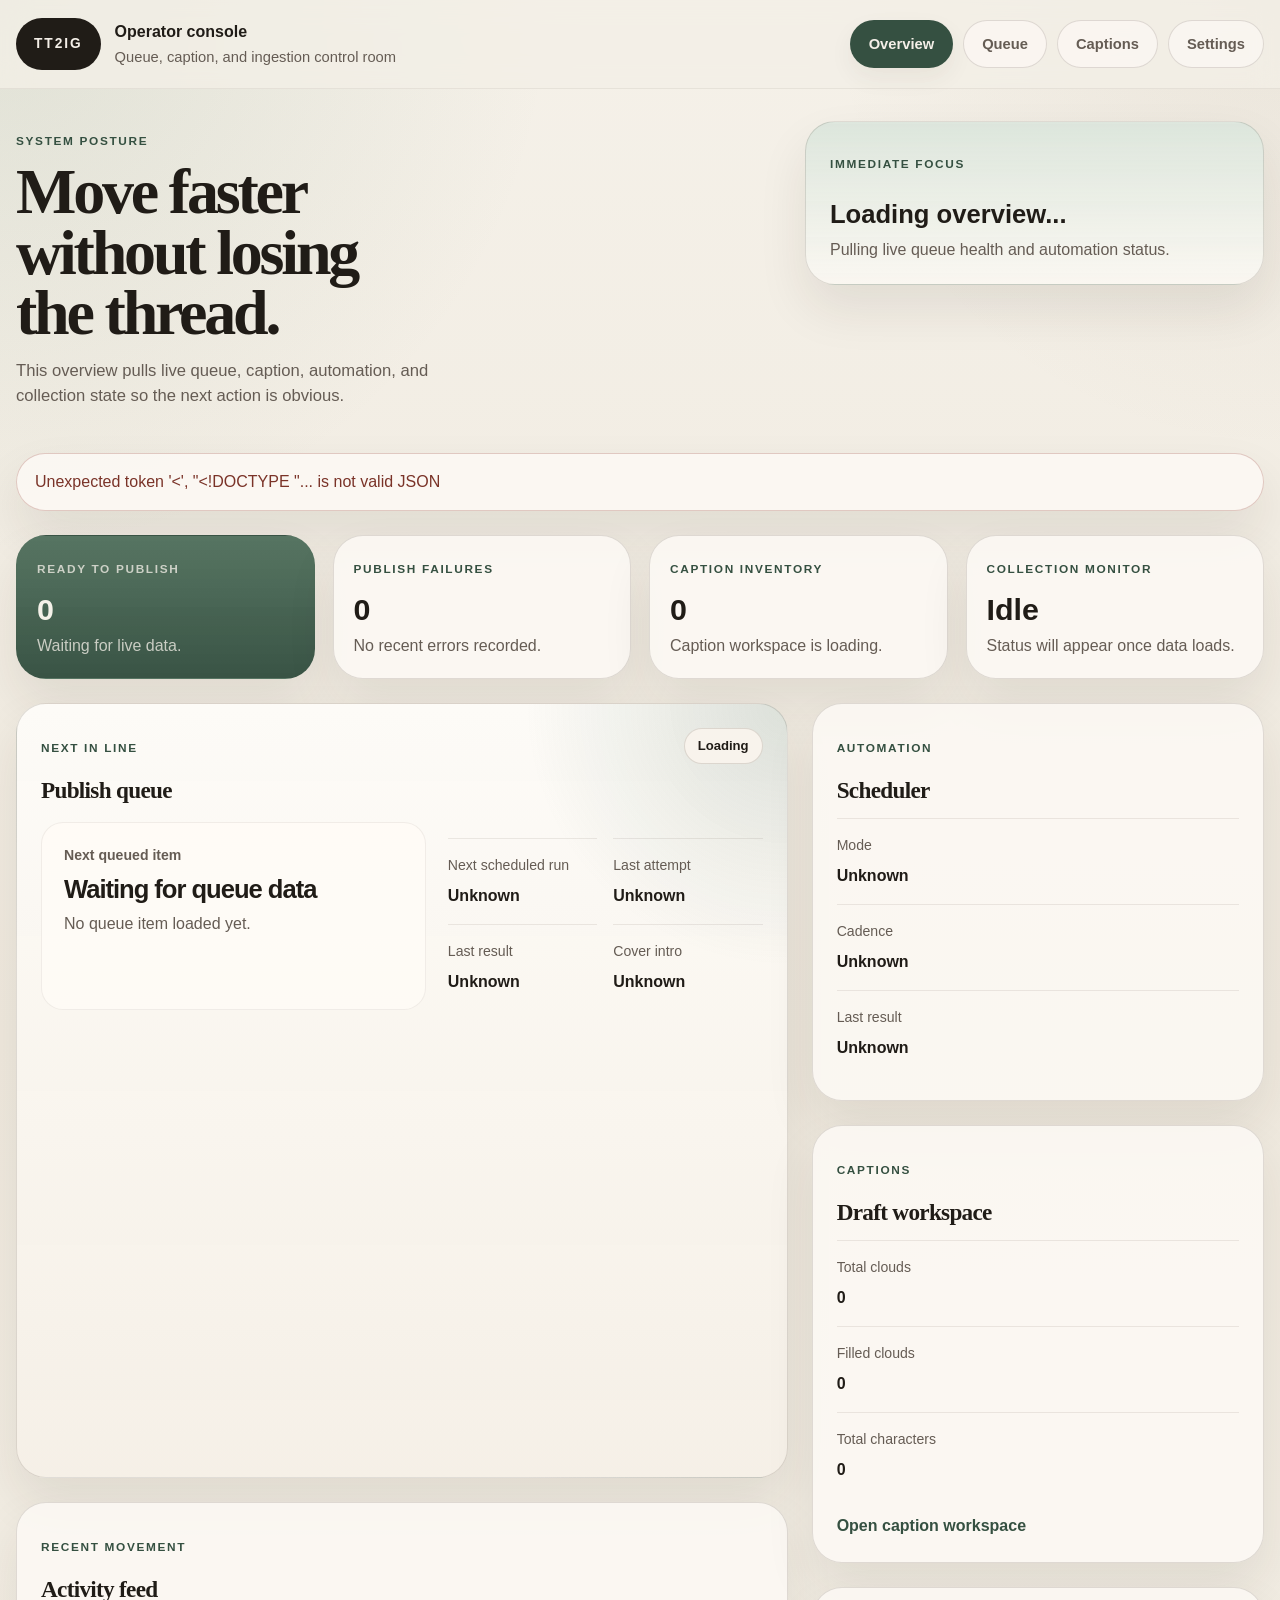
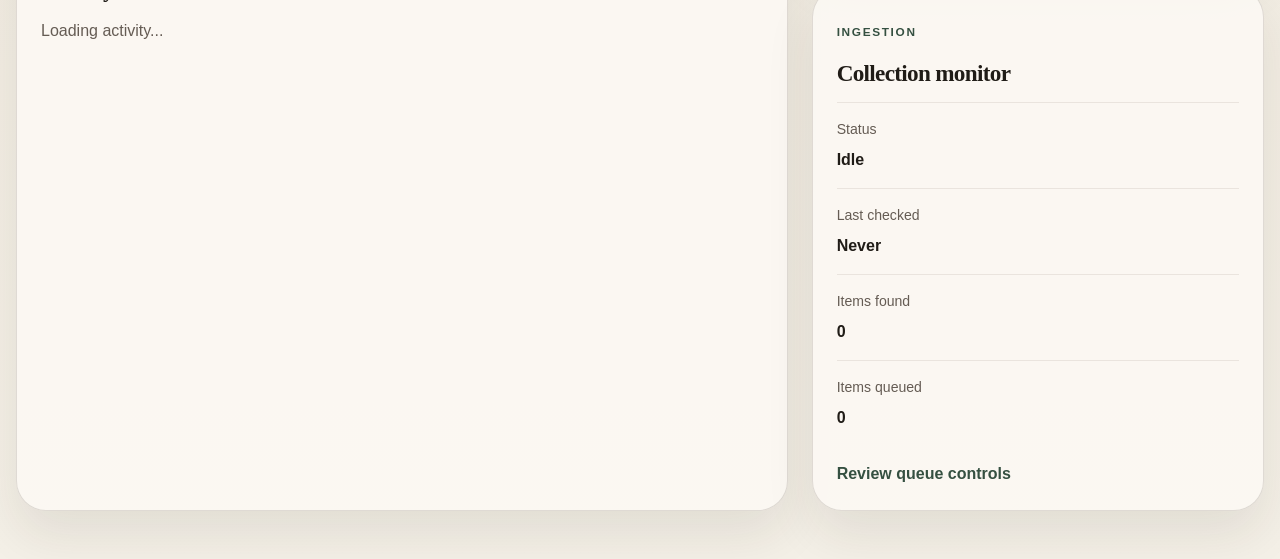
==== commit eae5ea98: "Add dedicated settings page" ====
--- a/src/www/index.html
+++ b/src/www/index.html
@@ -29,6 +29,7 @@
           <a class="nav-button" href="./index.html" aria-current="page">Overview</a>
           <a class="nav-button" href="./queue.html">Queue</a>
           <a class="nav-button" href="./captions.html">Captions</a>
+          <a class="nav-button" href="./settings.html">Settings</a>
         </nav>
       </div>
     </header>
--- a/src/www/styles/shared.css
+++ b/src/www/styles/shared.css
@@ -223,7 +223,8 @@
 .queue-card,
 .caption-cloud,
 .feedback-banner,
-.queue-empty-state {
+.queue-empty-state,
+.operation-banner {
   border: 1px solid var(--line);
   border-radius: var(--radius-xl);
   background: var(--surface);
@@ -265,7 +266,8 @@
 }
 
 .feedback-banner,
-.queue-empty-state {
+.queue-empty-state,
+.operation-banner {
   margin-bottom: 24px;
   padding: 16px 18px;
 }
@@ -273,6 +275,44 @@
 .feedback-banner[data-state="error"] {
   border-color: rgba(155, 76, 64, 0.28);
   color: #7a3328;
+}
+
+.operation-banner {
+  display: grid;
+  gap: 6px;
+  background:
+    linear-gradient(180deg, rgba(255, 252, 247, 0.96), rgba(245, 239, 231, 0.94)),
+    var(--surface);
+}
+
+.operation-banner__eyebrow {
+  color: var(--accent-strong);
+  font-size: 0.74rem;
+  font-weight: 800;
+  letter-spacing: 0.14em;
+  text-transform: uppercase;
+}
+
+.operation-banner strong {
+  font-size: 1.1rem;
+  line-height: 1.15;
+}
+
+.operation-banner p {
+  margin: 0;
+  color: var(--page-ink-soft);
+}
+
+.operation-banner[data-state="working"] {
+  border-color: rgba(73, 106, 86, 0.24);
+}
+
+.operation-banner[data-state="success"] {
+  border-color: rgba(68, 110, 79, 0.24);
+}
+
+.operation-banner[data-state="error"] {
+  border-color: rgba(155, 76, 64, 0.24);
 }
 
 .summary-strip {
